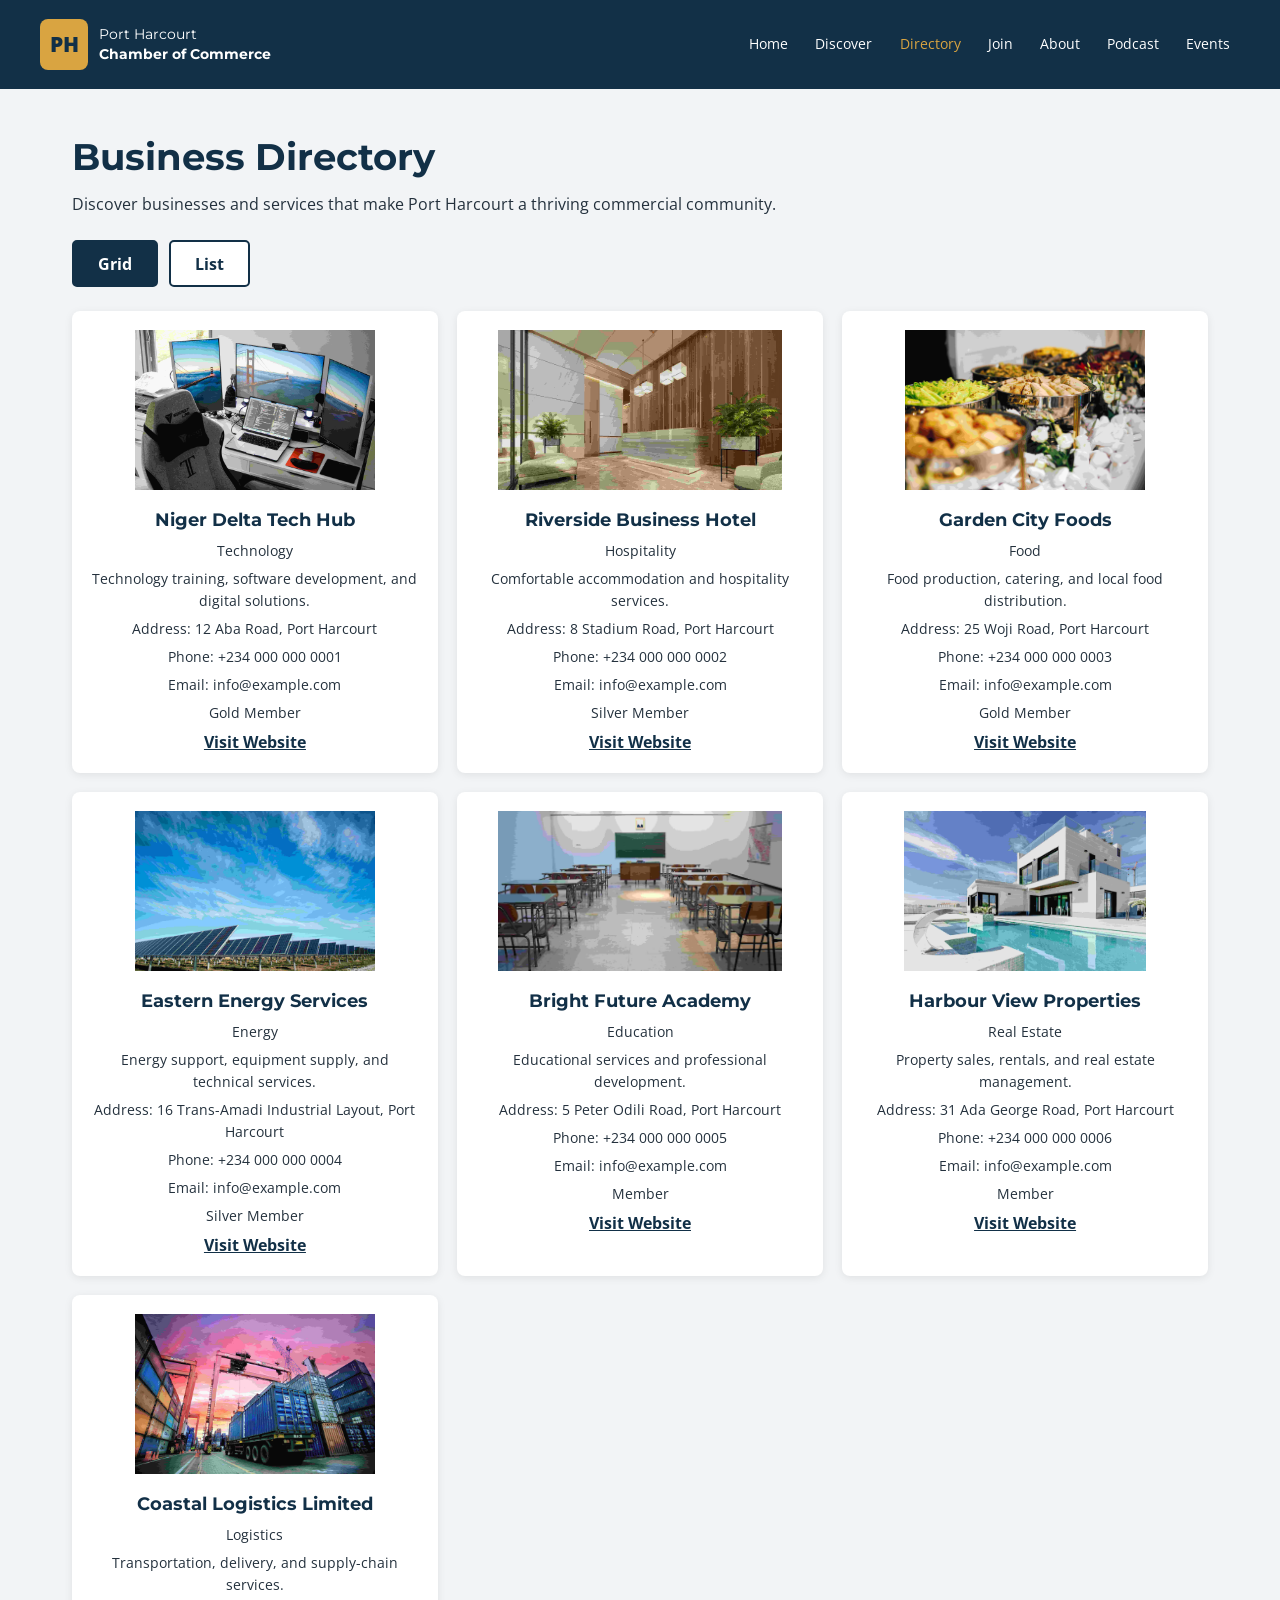
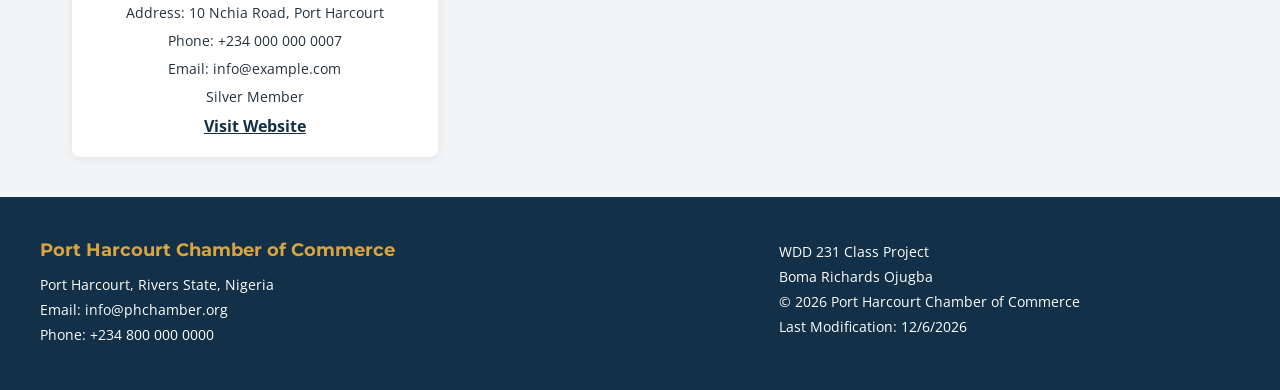
==== chamber/directory.html @ de200214 "commerce  chamber project" ====
<!DOCTYPE html>
<html lang="en">
<head>
    <meta charset="UTF-8">
    <meta name="viewport" content="width=device-width, initial-scale=1.0">

    <meta name="description" content="Explore the Port Harcourt Chamber of Commerce business directory. Discover local businesses, services, and opportunities across Port Harcourt, Rivers State, Nigeria.">

    <meta name="author" content="Boma Richards Ojugba">

    <title>Business Directory | Port Harcourt Chamber of Commerce</title>

    <!-- Favicon -->
    <link rel="icon" href="images/favicon.svg" type="image/svg+xml">

    <!-- Open Graph / Facebook -->
    <meta property="og:title" content="Port Harcourt Chamber of Commerce | Business Directory">
    <meta property="og:description" content="Discover businesses, services, and commercial opportunities in Port Harcourt, Nigeria.">
    <meta property="og:image" content="https://richardboma14-create.github.io/wdd231/chamber/images/og-image.jpg">
    <meta property="og:url" content="https://richardboma14-create.github.io/wdd231/chamber/directory.html">
    <meta property="og:type" content="website">

    <!-- Google Fonts -->
    <link rel="preconnect" href="https://fonts.googleapis.com">
    <link rel="preconnect" href="https://fonts.gstatic.com" crossorigin>
    <link href="https://fonts.googleapis.com/css2?family=Montserrat:wght@400;500;600;700;800&family=Open+Sans:wght@400;500;600;700&display=swap" rel="stylesheet">

    <!-- CSS -->
    <link rel="stylesheet" href="styles/normalize.css">
    <link rel="stylesheet" href="styles/small.css">
    <link rel="stylesheet" href="styles/larger.css">

    <!-- JavaScript -->
    <script src="scripts/directory.js" defer></script>
</head>

<body>

    <header>
        <div class="header-content">
            <a href="index.html" class="brand">
                <span class="brand-icon">PH</span>
                <span class="brand-name">
                    Port Harcourt
                    <strong>Chamber of Commerce</strong>
                </span>
            </a>

            <button id="menu-button" aria-label="Open navigation menu" aria-expanded="false">
                ☰
            </button>

            <nav id="main-nav">
                <a href="index.html">Home</a>
                <a href="discover.html">Discover</a>
                <a href="directory.html" class="active">Directory</a>
                <a href="join.html">Join</a>
                <a href="about.html">About</a>
                <a href="podcast.html">Podcast</a>
                <a href="events.html">Events</a>
            </nav>
        </div>
    </header>

    <main>
        <section class="directory-section">
            <h1>Business Directory</h1>

            <p class="intro">
                Discover businesses and services that make
                Port Harcourt a thriving commercial community.
            </p>

            <div class="view-controls">
                <button id="grid-view" class="active" aria-pressed="true">
                    Grid
                </button>

                <button id="list-view" aria-pressed="false">
                    List
                </button>
            </div>

            <div id="members-container" class="members-grid">
                <!-- Business information will be loaded here using JavaScript -->
            </div>
        </section>
    </main>

    <footer>
        <div class="footer-contact">
            <h2>Port Harcourt Chamber of Commerce</h2>
            <p>Port Harcourt, Rivers State, Nigeria</p>
            <p>Email: info@phchamber.org</p>
            <p>Phone: +234 800 000 0000</p>
        </div>

        <div class="footer-social">
            <!-- Social media links will be added later -->
        </div>

        <div class="footer-development">
            <p>WDD 231 Class Project</p>
            <p>Boma Richards Ojugba</p>
            <p>&copy; <span id="current-year"></span> Port Harcourt Chamber of Commerce</p>
            <p>Last Modification: <span id="last-modified"></span></p>
        </div>
    </footer>

</body>
</html>
---- chamber/styles/small.css ----
/* PORT HARCOURT CHAMBER OF COMMERCE */
/* Mobile-first styles */

:root {
    --primary-color: #123047;
    --secondary-color: #d9a441;
    --background-color: #f2f4f6;
    --text-color: #24313d;
    --white: #ffffff;

    --heading-font: 'Montserrat', sans-serif;
    --body-font: 'Open Sans', sans-serif;
}

body {
    font-family: var(--body-font);
    color: var(--text-color);
    background-color: var(--background-color);
}

/* HEADER */

header {
    background-color: var(--primary-color);
    color: var(--white);
    padding: 1rem;
}

.header-content {
    display: flex;
    flex-wrap: wrap;
    justify-content: space-between;
    align-items: center;
    gap: 1rem;
}

.brand {
    display: flex;
    align-items: center;
    gap: 0.7rem;
    text-decoration: none;
}

.brand-icon {
    background-color: var(--secondary-color);
    color: var(--primary-color);
    font-weight: 800;
    font-size: 1.3rem;
    padding: 0.6rem;
    border-radius: 8px;
}

.brand-name {
    font-family: var(--heading-font);
    font-size: 0.85rem;
}

.brand-name strong {
    display: block;
}

/* NAVIGATION */

#menu-button {
    background: transparent;
    color: var(--white);
    border: 1px solid var(--secondary-color);
    padding: 0.4rem 0.7rem;
    font-size: 1.5rem;
}

#main-nav {
    display: none;
    flex-direction: column;
    width: 100%;
}

#main-nav.open {
    display: flex;
}

#main-nav a {
    color: var(--white);
    text-decoration: none;
    padding: 0.8rem;
    border-top: 1px solid rgba(255,255,255,0.15);
}

#main-nav a:hover,
#main-nav a.active {
    color: var(--secondary-color);
}

/* MAIN DIRECTORY */

main {
    max-width: 1200px;
    margin: 0 auto;
    padding: 1.5rem 1rem;
}

.directory-section h1 {
    font-family: var(--heading-font);
    color: var(--primary-color);
    font-size: 1.8rem;
    margin-bottom: 0.5rem;
}

.intro {
    margin-bottom: 1.5rem;
}

/* VIEW BUTTONS */

.view-controls {
    display: flex;
    gap: 0.7rem;
    margin-bottom: 1.5rem;
}

.view-controls button {
    background-color: var(--white);
    border: 2px solid var(--primary-color);
    color: var(--primary-color);
    padding: 0.6rem 1.5rem;
    border-radius: 5px;
    font-weight: 700;
}

.view-controls button.active {
    background-color: var(--primary-color);
    color: var(--white);
}

/* MEMBER GRID */

.members-grid {
    display: grid;
    grid-template-columns: 1fr;
    gap: 1.2rem;
}

/* MEMBER CARD */

.member-card {
    background-color: var(--white);
    border-radius: 8px;
    padding: 1.2rem;
    box-shadow: 0 2px 8px rgba(0,0,0,0.08);
    text-align: center;
}

.member-card img {
    width: 100%;
    height: 160px;
    object-fit: contain;
    margin-bottom: 1rem;
}

.member-card h2 {
    font-family: var(--heading-font);
    color: var(--primary-color);
    font-size: 1.15rem;
    margin-bottom: 0.4rem;
}

.member-card p {
    margin: 0.4rem 0;
    font-size: 0.9rem;
}

.member-card a {
    color: var(--primary-color);
    font-weight: 700;
}

/* LIST VIEW */

.members-list {
    display: flex;
    flex-direction: column;
    gap: 0;
}

.members-list .member-card {
    display: grid;
    grid-template-columns: 1fr;
    text-align: left;
    box-shadow: none;
    border-radius: 0;
    border-bottom: 1px solid #d5dce2;
}

.members-list .member-card img {
    display: none;
}

/* FOOTER */

footer {
    background-color: var(--primary-color);
    color: var(--white);
    padding: 2rem 1.2rem;
    display: grid;
    gap: 1.5rem;
    text-align: center;
}

footer h2 {
    font-family: var(--heading-font);
    color: var(--secondary-color);
    font-size: 1.1rem;
    margin-bottom: 0.7rem;
}

footer p {
    margin: 0.3rem 0;
    font-size: 0.85rem;
}

.footer-social {
    display: flex;
    justify-content: center;
    gap: 1rem;
}
---- chamber/styles/larger.css ----
/* DESKTOP AND TABLET STYLES */

@media screen and (min-width: 32rem) {

    /* HEADER */

    header {
        padding: 1.2rem 2rem;
    }

    .header-content {
        max-width: 1200px;
        margin: 0 auto;
    }

    #menu-button {
        display: none;
    }

    #main-nav {
        display: flex;
        flex-direction: row;
        width: auto;
        gap: 0.5rem;
    }

    #main-nav a {
        border: none;
        padding: 0.6rem;
        font-size: 0.85rem;
    }

    /* MAIN */

    main {
        padding: 2.5rem 2rem;
    }

    .directory-section h1 {
        font-size: 2.3rem;
    }

    /* GRID */

    .members-grid {
        grid-template-columns: repeat(2, 1fr);
    }

    /* LIST */

    .members-list .member-card {
        grid-template-columns: 1fr 2fr;
        align-items: center;
        padding: 1rem;
    }

    /* FOOTER */

    footer {
        grid-template-columns: 2fr 1fr 2fr;
        text-align: left;
        padding: 2.5rem;
    }
}

@media screen and (min-width: 60rem) {

    .members-grid {
        grid-template-columns: repeat(3, 1fr);
    }
}
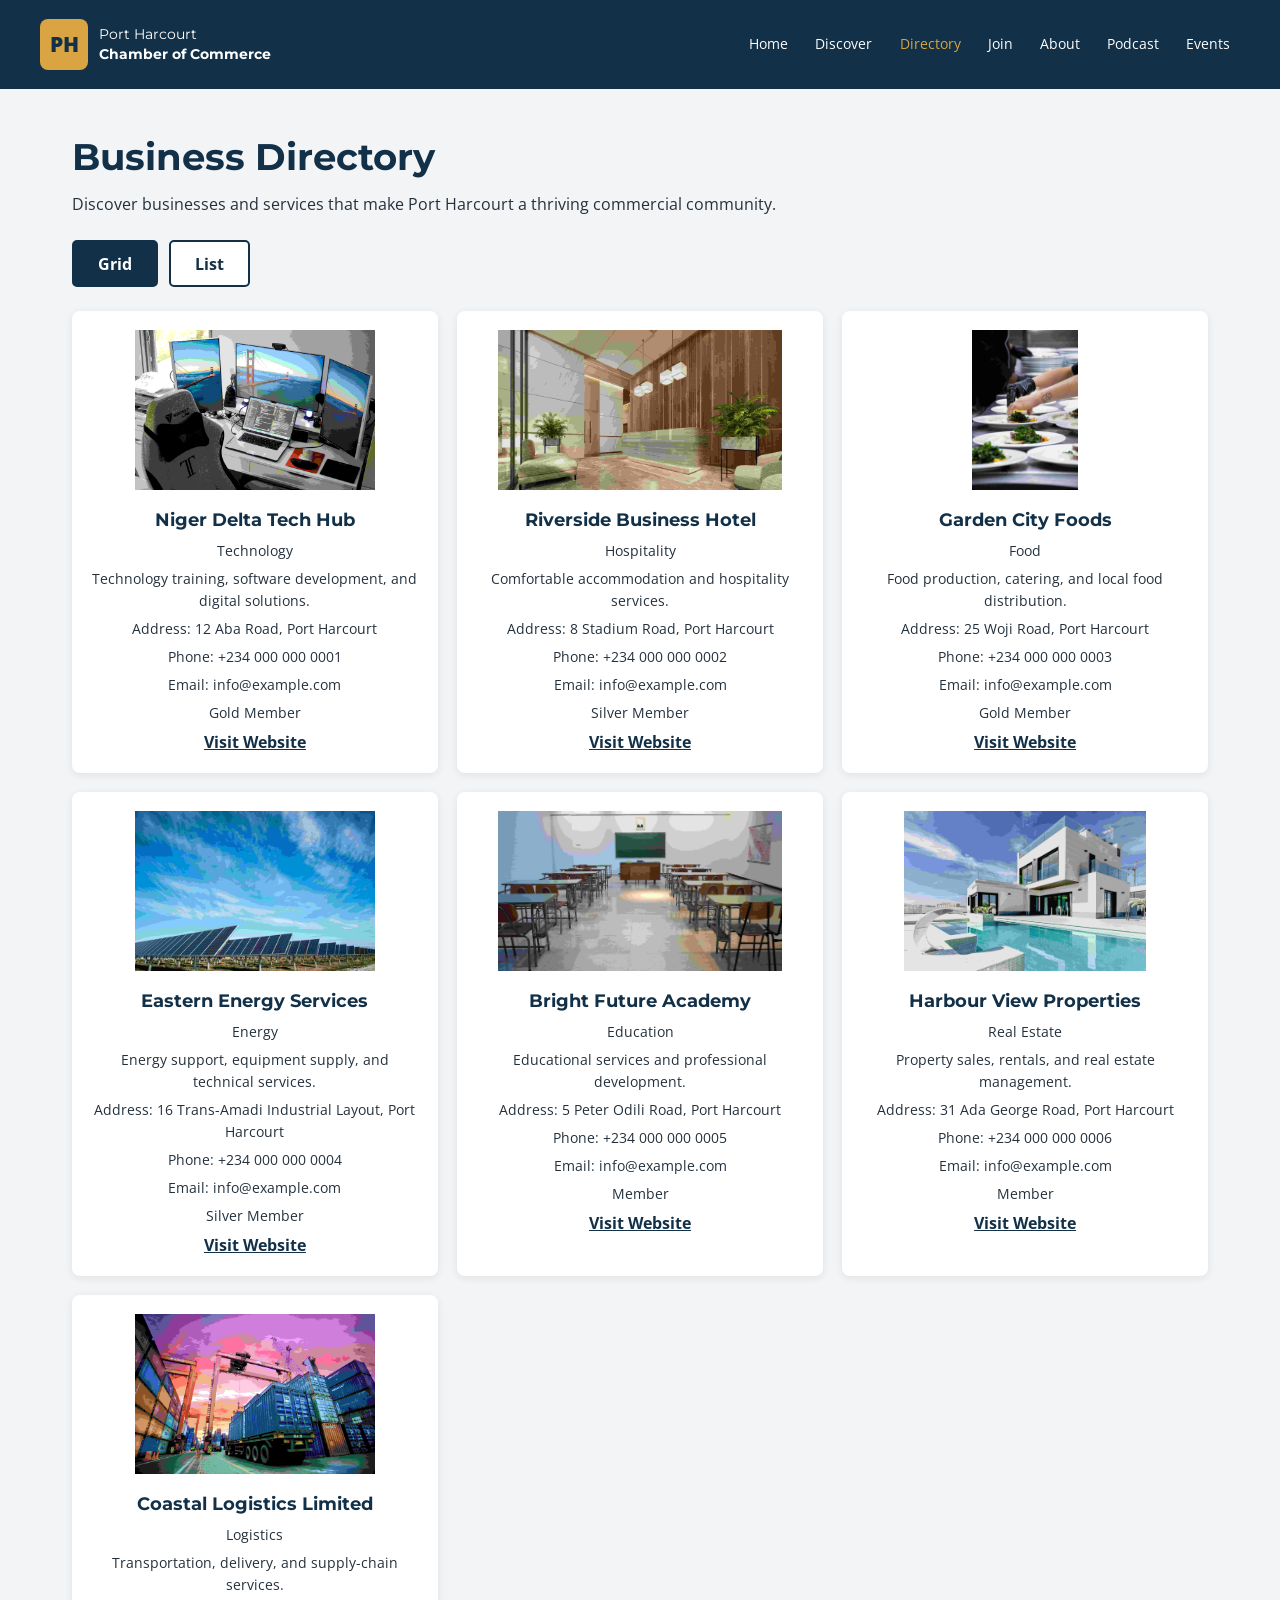
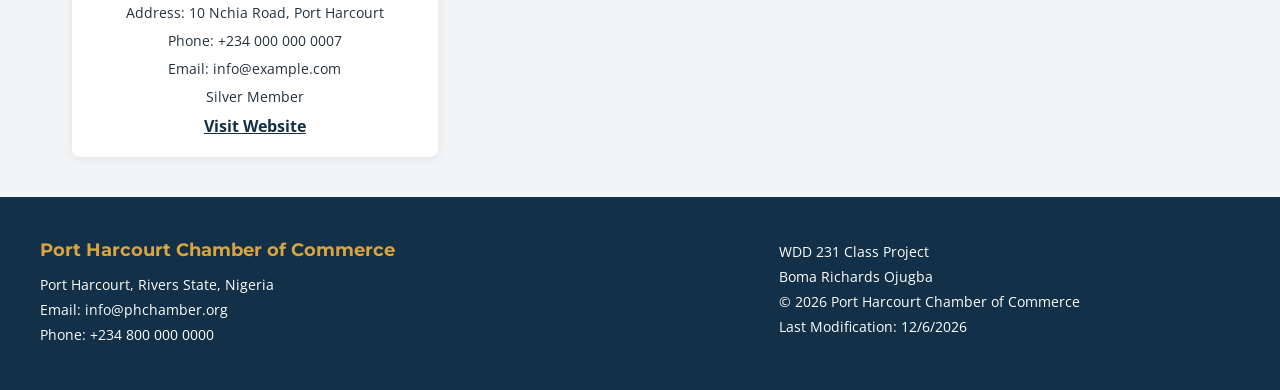
==== commit 88f0fee5: "optimization" ====
--- a/chamber/directory.html
+++ b/chamber/directory.html
@@ -4,7 +4,7 @@
     <meta charset="UTF-8">
     <meta name="viewport" content="width=device-width, initial-scale=1.0">
 
-    <meta name="description" content="Explore the Port Harcourt Chamber of Commerce business directory. Discover local businesses, services, and opportunities across Port Harcourt, Rivers State, Nigeria.">
+    <meta name="description" content="Explore the Port Harcourt Chamber of Commerce business directory. Discover local businesses, services, and opportunities across Rivers State, Nigeria.">
 
     <meta name="author" content="Boma Richards Ojugba">
 
@@ -16,7 +16,7 @@
     <!-- Open Graph / Facebook -->
     <meta property="og:title" content="Port Harcourt Chamber of Commerce | Business Directory">
     <meta property="og:description" content="Discover businesses, services, and commercial opportunities in Port Harcourt, Nigeria.">
-    <meta property="og:image" content="https://richardboma14-create.github.io/wdd231/chamber/images/og-image.jpg">
+    <meta property="og:image" content="https://richardboma14-create.github.io/wdd231/chamber/images/tech-hub.jpg">
     <meta property="og:url" content="https://richardboma14-create.github.io/wdd231/chamber/directory.html">
     <meta property="og:type" content="website">
 
--- a/chamber/styles/small.css
+++ b/chamber/styles/small.css
@@ -57,6 +57,10 @@
 
 .brand-name strong {
     display: block;
+}
+
+.brand-name {
+    color: var(--white);
 }
 
 /* NAVIGATION */
